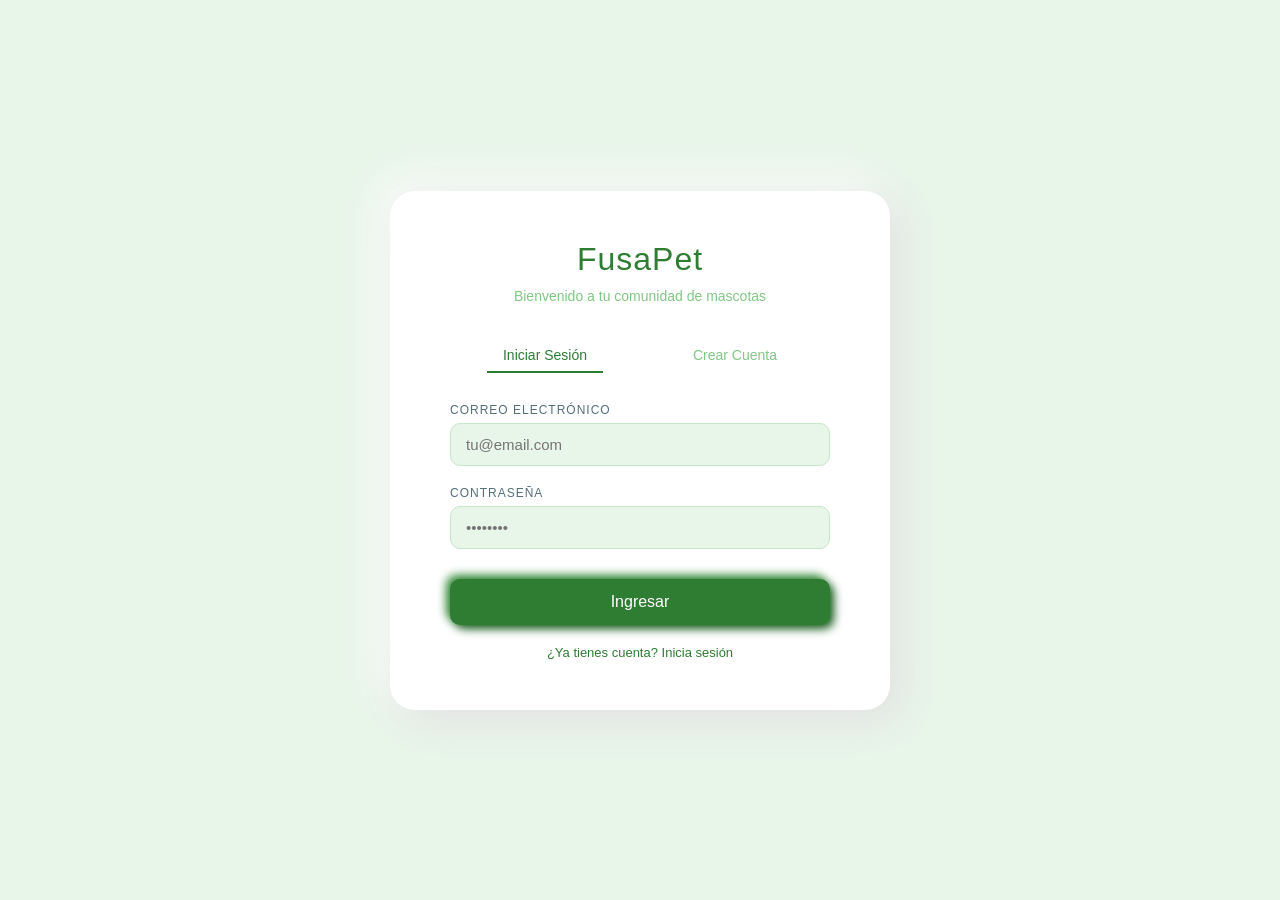
==== FusaPet-proyecto/index.html @ 8dad46a2 "inicio/registro" ====
<!DOCTYPE html>
<html lang="es">
<head>
  <meta charset="UTF-8">
  <meta name="viewport" content="width=device-width, initial-scale=1.0">
  <title>FusaPet - Inicio de Sesión y Registro</title>
  <link rel="stylesheet" href="src/css/style.css">
</head>
<body>
  <div class="main-container">
    <h1>FusaPet</h1>
    <p class="subtitle">Bienvenido a tu comunidad de mascotas</p>
    
    <div class="tab-buttons">
      <button class="tab-btn active" id="login-tab" onclick="showTab('login')">Iniciar Sesión</button>
      <button class="tab-btn" id="register-tab" onclick="showTab('register')">Crear Cuenta</button>
    </div>
    
    <form id="login-form" class="form-group login-container">
      <div class="form-group">
        <label for="login-email">Correo electrónico</label>
        <input type="email" id="login-email" required placeholder="tu@email.com">
      </div>
      <div class="form-group">
        <label for="login-password">Contraseña</label>
        <input type="password" id="login-password" required placeholder="••••••••">
      </div>
      <button type="submit" class="btn">Ingresar</button>
    </form>
    
    <form id="register-form" class="form-group register-container">
      <div class="form-group">
        <label for="register-name">Nombre</label>
        <input type="text" id="register-name" required placeholder="Tu nombre completo">
      </div>
      <div class="form-group">
        <label for="register-email">Correo electrónico</label>
        <input type="email" id="register-email" required placeholder="tu@email.com">
      </div>
      <div class="form-group">
        <label for="register-password">Contraseña</label>
        <input type="password" id="register-password" required placeholder="••••••••">
      </div>
      <button type="submit" class="btn">Registrarse</button>
    </form>
    
    <div class="link">
      <a id="switch-link" href="#">¿Ya tienes cuenta? Inicia sesión</a>
    </div>
  </div>
  <script src="src/js/script.js"></script>
</body>
</html>
---- FusaPet-proyecto/src/css/style.css ----
* {
  margin: 0;
  padding: 0;
  box-sizing: border-box;
}

body {
  background: #e8f5e9;
  min-height: 100vh;
  display: flex;
  align-items: center;
  justify-content: center;
  padding: 20px;
  font-family: 'Segoe UI', Tahoma, sans-serif;
}

.main-container {
  background: #ffffff;
  box-shadow: 10px 10px 40px #e0e0e0, -10px -10px 40px #ffffff;
  border-radius: 25px;
  padding: 40px 50px;
  width: 100%;
  max-width: 420px;
  text-align: center;
  transition: transform 0.3s ease;
}

.main-container:hover {
  transform: translateY(-2px);
}

h1 {
  color: #2e7d32;
  margin-bottom: 10px;
  font-size: 28px;
  letter-spacing: 1px;
  font-weight: 300;
}

.subtitle {
  color: #81c784;
  margin-bottom: 35px;
  font-size: 14px;
}

.tab-buttons {
  display: flex;
  justify-content: space-around;
  margin-bottom: 30px;
}

.tab-btn {
  background: transparent;
  border: none;
  color: #81c784;
  font-size: 14px;
  padding: 8px 16px;
  cursor: pointer;
  border-bottom: 2px solid transparent;
  transition: color 0.3s;
}

.tab-btn.active {
  color: #2e7d32;
  border-bottom: 2px solid #2e7d32;
}

.form-group {
  margin-bottom: 20px;
  text-align: left;
}

.form-group label {
  display: block;
  margin-bottom: 6px;
  color: #546e7a;
  font-size: 12px;
  text-transform: uppercase;
  letter-spacing: 1px;
}

.form-group input {
  width: 100%;
  padding: 12px 15px;
  background: #e8f5e9;
  border: 1px solid #c8e6c9;
  border-radius: 10px;
  outline: none;
  font-size: 14px;
  color: #2e7d32;
  transition: border-color 0.3s, box-shadow 0.3s;
}

.form-group input:focus {
  border-color: #2e7d32;
  box-shadow: 0 0 0 3px #e8f5e9;
  padding: 11px 14px;
}

.btn {
  width: 100%;
  padding: 12px;
  background: #2e7d32;
  border: none;
  border-radius: 10px;
  color: white;
  font-size: 15px;
  font-weight: 500;
  cursor: pointer;
  margin-top: 10px;
  box-shadow: 4px 4px 10px #1b5e20, -4px -4px 10px #388e3c;
  transition: transform 0.2s, box-shadow 0.2s;
}

.btn:hover {
  transform: translateY(2px);
  box-shadow: 3px 3px 6px #1b5e20, -3px -3px 6px #388e3c;
}

.btn:active {
  transform: translateY(4px);
  box-shadow: 1px 1px 2px #1b5e20, -1px -1px 2px #388e3c;
}

.link {
  margin-top: 15px;
  font-size: 13px;
}

.link a {
  color: #2e7d32;
  text-decoration: none;
}

.link a:hover {
  text-decoration: underline;
}

/* Login Tab */
.login-container {
  display: block;
}

/* Register Tab */
.register-container {
  display: none;
}

.register-container.active {
  display: block;
}

@media (min-width: 768px) {
  .main-container {
    margin: 40px;
    max-width: 500px;
    padding: 50px 60px;
  }
  
  h1 {
    font-size: 32px;
  }
  
  .form-group input {
    font-size: 15px;
  }
  
  .btn {
    font-size: 16px;
    padding: 14px;
  }
}

@media (max-width: 480px) {
  .main-container {
    margin: 20px;
    padding: 30px 20px;
  }
  
  h1 {
    font-size: 24px;
  }
  
  .form-group input {
    padding: 10px 12px;
    font-size: 12px;
  }
  
  .btn {
    padding: 10px;
    font-size: 13px;
  }
  
  .tab-buttons {
    margin-bottom: 20px;
  }
  
  .tab-btn {
    padding: 6px 12px;
    font-size: 12px;
  }
}
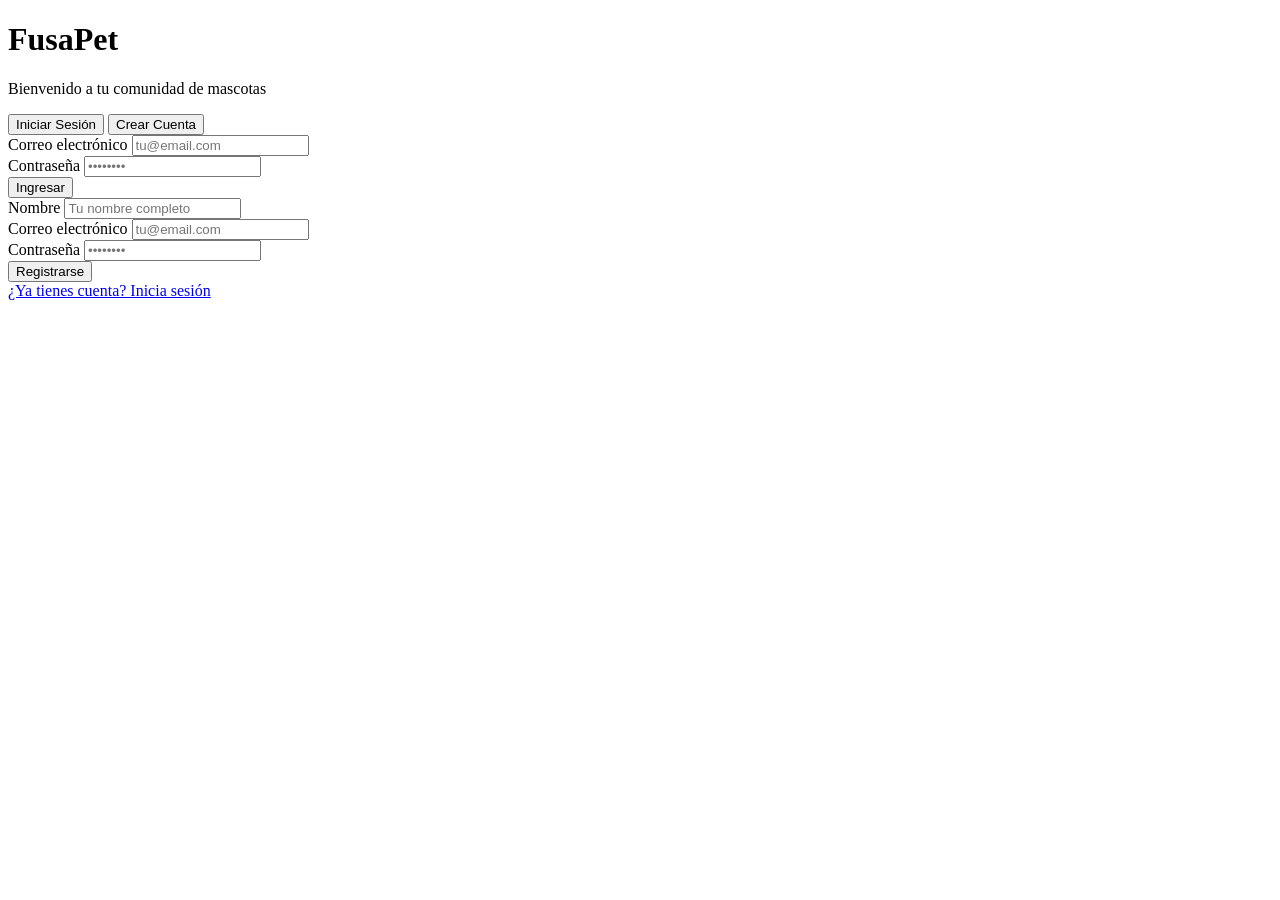
==== commit d568a6d1: "Update stylesheet link path in index.html" ====
--- a/FusaPet-proyecto/index.html
+++ b/FusaPet-proyecto/index.html
@@ -4,7 +4,7 @@
   <meta charset="UTF-8">
   <meta name="viewport" content="width=device-width, initial-scale=1.0">
   <title>FusaPet - Inicio de Sesión y Registro</title>
-  <link rel="stylesheet" href="src/css/style.css">
+  <link rel="stylesheet" href="FusaPet-proyecto/src/css/style.css">
 </head>
 <body>
   <div class="main-container">
@@ -50,4 +50,4 @@
   </div>
   <script src="src/js/script.js"></script>
 </body>
-</html>+</html>
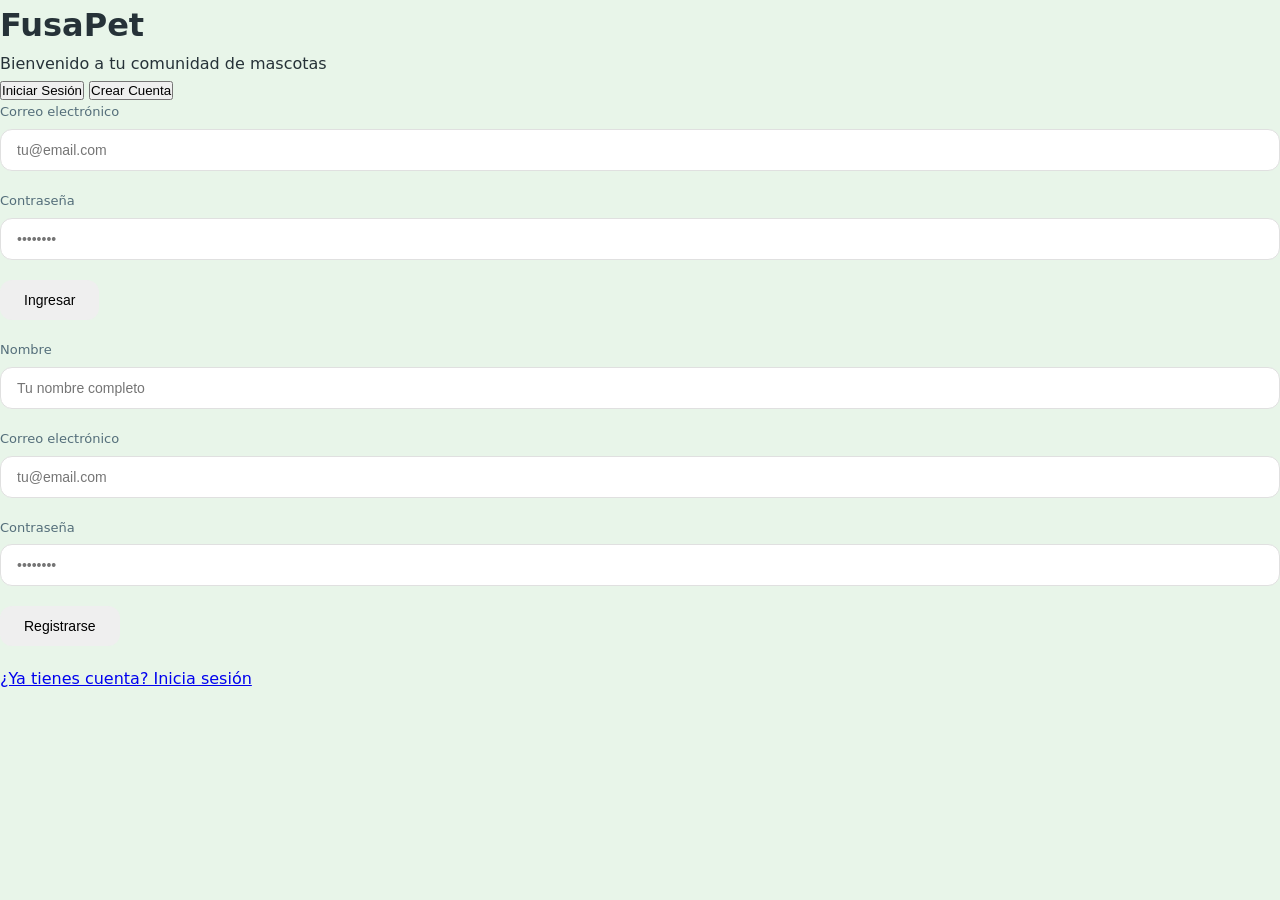
==== commit 1e2e44ee: "Update index.html" ====
--- a/FusaPet-proyecto/index.html
+++ b/FusaPet-proyecto/index.html
@@ -4,7 +4,7 @@
   <meta charset="UTF-8">
   <meta name="viewport" content="width=device-width, initial-scale=1.0">
   <title>FusaPet - Inicio de Sesión y Registro</title>
-  <link rel="stylesheet" href="FusaPet-proyecto/src/css/style.css">
+  <link rel="stylesheet" href="src/css/style.css">
 </head>
 <body>
   <div class="main-container">
--- a/FusaPet-proyecto/src/css/style.css
+++ b/FusaPet-proyecto/src/css/style.css
@@ -0,0 +1,711 @@
+* {
+  margin: 0;
+  padding: 0;
+  box-sizing: border-box;
+}
+
+:root {
+  --primary: #2e7d32;
+  --primary-light: #4caf50;
+  --primary-dark: #1b5e20;
+  --secondary: #81c784;
+  --background: #e8f5e9;
+  --surface: #ffffff;
+  --text-primary: #263238;
+  --text-secondary: #546e7a;
+  --text-muted: #90a4ae;
+  --border: #e0e0e0;
+  --shadow: 0 4px 20px rgba(0, 0, 0, 0.08);
+  --shadow-hover: 0 8px 30px rgba(0, 0, 0, 0.12);
+  --radius: 16px;
+  --radius-sm: 12px;
+  --transition: all 0.3s cubic-bezier(0.4, 0, 0.2, 1);
+}
+
+body {
+  background: var(--background);
+  min-height: 100vh;
+  font-family: 'Segoe UI', system-ui, -apple-system, sans-serif;
+  color: var(--text-primary);
+  line-height: 1.6;
+}
+
+.app-header {
+  position: sticky;
+  top: 0;
+  z-index: 100;
+  background: var(--surface);
+  box-shadow: var(--shadow);
+}
+
+.header-content {
+  max-width: 1400px;
+  margin: 0 auto;
+  padding: 16px 24px;
+  display: flex;
+  align-items: center;
+  justify-content: space-between;
+  gap: 24px;
+}
+
+.logo {
+  display: flex;
+  align-items: center;
+  gap: 10px;
+  text-decoration: none;
+  color: var(--primary);
+}
+
+.logo-icon {
+  width: 36px;
+  height: 36px;
+  color: var(--primary);
+}
+
+.logo-text {
+  font-size: 22px;
+  font-weight: 600;
+  letter-spacing: 0.5px;
+}
+
+.main-nav {
+  flex: 1;
+  display: flex;
+  justify-content: center;
+}
+
+.nav-menu {
+  display: flex;
+  align-items: center;
+  gap: 8px;
+  list-style: none;
+}
+
+.nav-link {
+  display: flex;
+  align-items: center;
+  gap: 8px;
+  padding: 10px 16px;
+  color: var(--text-secondary);
+  text-decoration: none;
+  border-radius: var(--radius-sm);
+  font-size: 14px;
+  font-weight: 500;
+  transition: var(--transition);
+  white-space: nowrap;
+}
+
+.nav-link svg {
+  width: 20px;
+  height: 20px;
+  flex-shrink: 0;
+}
+
+.nav-link:hover {
+  color: var(--primary);
+  background: #e8f5e9;
+}
+
+.nav-link.active {
+  color: var(--primary);
+  background: #e8f5e9;
+}
+
+.nav-link.btn-report {
+  background: var(--primary);
+  color: white;
+  margin-left: 8px;
+  box-shadow: 0 4px 14px rgba(46, 125, 50, 0.3);
+}
+
+.nav-link.btn-report:hover {
+  background: var(--primary-dark);
+  color: white;
+  transform: translateY(-1px);
+  box-shadow: 0 6px 20px rgba(46, 125, 50, 0.4);
+}
+
+.nav-link.btn-report svg {
+  width: 18px;
+  height: 18px;
+}
+
+.nav-toggle {
+  display: none;
+  background: none;
+  border: none;
+  padding: 8px;
+  cursor: pointer;
+}
+
+.hamburger {
+  display: block;
+  width: 24px;
+  height: 2px;
+  background: var(--text-primary);
+  position: relative;
+  transition: background 0.3s;
+}
+
+.hamburger::before,
+.hamburger::after {
+  content: '';
+  position: absolute;
+  left: 0;
+  width: 100%;
+  height: 2px;
+  background: var(--text-primary);
+  transition: transform 0.3s;
+}
+
+.hamburger::before { top: -7px; }
+.hamburger::after { bottom: -7px; }
+
+.nav-toggle[aria-expanded="true"] .hamburger {
+  background: transparent;
+}
+
+.nav-toggle[aria-expanded="true"] .hamburger::before {
+  transform: rotate(45deg) translate(5px, 5px);
+}
+
+.nav-toggle[aria-expanded="true"] .hamburger::after {
+  transform: rotate(-45deg) translate(5px, -5px);
+}
+
+.user-menu {
+  position: relative;
+}
+
+.user-avatar {
+  width: 40px;
+  height: 40px;
+  border-radius: 50%;
+  background: linear-gradient(135deg, var(--primary), var(--primary-light));
+  color: white;
+  border: none;
+  cursor: pointer;
+  display: flex;
+  align-items: center;
+  justify-content: center;
+  font-weight: 600;
+  font-size: 16px;
+  transition: var(--transition);
+  box-shadow: 0 2px 8px rgba(46, 125, 50, 0.3);
+}
+
+.user-avatar:hover {
+  transform: scale(1.05);
+  box-shadow: 0 4px 12px rgba(46, 125, 50, 0.4);
+}
+
+.user-dropdown {
+  position: absolute;
+  top: calc(100% + 8px);
+  right: 0;
+  min-width: 220px;
+  background: var(--surface);
+  border-radius: var(--radius);
+  box-shadow: var(--shadow-hover);
+  opacity: 0;
+  visibility: hidden;
+  transform: translateY(-10px);
+  transition: var(--transition);
+  z-index: 200;
+  overflow: hidden;
+}
+
+.user-menu:hover .user-dropdown,
+.user-avatar[aria-expanded="true"] + .user-dropdown {
+  opacity: 1;
+  visibility: visible;
+  transform: translateY(0);
+}
+
+.user-info {
+  padding: 16px;
+  background: #f5f5f5;
+  border-bottom: 1px solid var(--border);
+}
+
+.user-name {
+  display: block;
+  font-weight: 600;
+  color: var(--text-primary);
+  margin-bottom: 4px;
+}
+
+.user-email {
+  font-size: 13px;
+  color: var(--text-muted);
+}
+
+.dropdown-divider {
+  height: 1px;
+  background: var(--border);
+  margin: 8px 0;
+}
+
+.dropdown-item {
+  display: flex;
+  align-items: center;
+  gap: 12px;
+  width: 100%;
+  padding: 12px 16px;
+  background: none;
+  border: none;
+  color: var(--text-primary);
+  font-size: 14px;
+  cursor: pointer;
+  text-decoration: none;
+  transition: var(--transition);
+  text-align: left;
+}
+
+.dropdown-item svg {
+  width: 20px;
+  height: 20px;
+  color: var(--text-muted);
+  flex-shrink: 0;
+}
+
+.dropdown-item:hover {
+  background: #f5f5f5;
+  color: var(--primary);
+}
+
+.dropdown-item:hover svg {
+  color: var(--primary);
+}
+
+.dropdown-danger {
+  color: #d32f2f;
+}
+
+.dropdown-danger:hover {
+  background: #ffebee;
+  color: #d32f2f;
+}
+
+.dropdown-danger svg {
+  color: #d32f2f;
+}
+
+.app-main {
+  max-width: 1400px;
+  margin: 0 auto;
+  padding: 24px;
+  min-height: calc(100vh - 200px);
+}
+
+.app-footer {
+  text-align: center;
+  padding: 24px;
+  color: var(--text-muted);
+  font-size: 13px;
+  border-top: 1px solid var(--border);
+  margin-top: 40px;
+}
+
+@media (max-width: 1024px) {
+  .nav-menu {
+    gap: 4px;
+  }
+  
+  .nav-link {
+    padding: 8px 12px;
+    font-size: 13px;
+  }
+  
+  .nav-link span {
+    display: none;
+  }
+  
+  .nav-link.btn-report {
+    padding: 8px 12px;
+  }
+}
+
+@media (max-width: 768px) {
+  .nav-toggle {
+    display: block;
+  }
+  
+  .main-nav {
+    position: absolute;
+    top: 100%;
+    left: 0;
+    right: 0;
+    background: var(--surface);
+    box-shadow: var(--shadow);
+    padding: 16px;
+    display: none;
+  }
+  
+  .main-nav.open {
+    display: block;
+  }
+  
+  .nav-menu {
+    flex-direction: column;
+    width: 100%;
+  }
+  
+  .nav-link {
+    width: 100%;
+    justify-content: center;
+    padding: 14px 16px;
+  }
+  
+  .nav-link span {
+    display: inline;
+  }
+  
+  .nav-link.btn-report {
+    margin-left: 0;
+    margin-top: 8px;
+  }
+  
+  .header-content {
+    padding: 12px 16px;
+  }
+  
+  .app-main {
+    padding: 16px;
+  }
+}
+
+@media (max-width: 480px) {
+  .logo-text {
+    display: none;
+  }
+  
+  .header-content {
+    gap: 12px;
+  }
+}
+
+/* Loading Screen */
+.loading-screen {
+  display: flex;
+  flex-direction: column;
+  align-items: center;
+  justify-content: center;
+  min-height: 100vh;
+  gap: 20px;
+}
+
+.spinner {
+  width: 48px;
+  height: 48px;
+  border: 4px solid var(--border);
+  border-top-color: var(--primary);
+  border-radius: 50%;
+  animation: spin 0.8s linear infinite;
+}
+
+@keyframes spin {
+  to { transform: rotate(360deg); }
+}
+
+.loading-screen p {
+  color: var(--text-secondary);
+  font-size: 14px;
+}
+
+/* Form Base Styles */
+.form-group {
+  margin-bottom: 20px;
+}
+
+.form-group label {
+  display: block;
+  margin-bottom: 6px;
+  color: var(--text-secondary);
+  font-size: 13px;
+  font-weight: 500;
+}
+
+.form-group input,
+.form-group select,
+.form-group textarea {
+  width: 100%;
+  padding: 12px 16px;
+  border: 1px solid var(--border);
+  border-radius: var(--radius-sm);
+  font-size: 14px;
+  color: var(--text-primary);
+  background: var(--surface);
+  transition: border-color 0.2s, box-shadow 0.2s;
+}
+
+.form-group input:focus,
+.form-group select:focus,
+.form-group textarea:focus {
+  outline: none;
+  border-color: var(--primary);
+  box-shadow: 0 0 0 3px rgba(46, 125, 50, 0.1);
+}
+
+.form-group input.error,
+.form-group select.error {
+  border-color: #d32f2f;
+}
+
+.form-group textarea {
+  resize: vertical;
+  min-height: 80px;
+}
+
+.form-group input[readonly] {
+  background: #f5f5f5;
+  color: var(--text-muted);
+}
+
+/* Button Base */
+.btn {
+  display: inline-flex;
+  align-items: center;
+  justify-content: center;
+  gap: 8px;
+  padding: 12px 24px;
+  border: none;
+  border-radius: var(--radius-sm);
+  font-size: 14px;
+  font-weight: 500;
+  cursor: pointer;
+  transition: all 0.2s;
+  text-decoration: none;
+}
+
+.btn:disabled {
+  opacity: 0.6;
+  cursor: not-allowed;
+}
+
+.btn svg {
+  width: 18px;
+  height: 18px;
+}
+
+/* Boton destacado (CTA) */
+.btn-hero {
+  display: inline-flex;
+  align-items: center;
+  justify-content: center;
+  gap: 10px;
+  padding: 14px 28px;
+  border: none;
+  border-radius: 14px;
+  font-size: 15px;
+  font-weight: 600;
+  letter-spacing: 0.2px;
+  cursor: pointer;
+  text-decoration: none;
+  color: #fff;
+  background: linear-gradient(135deg, #2e7d32, #43a047);
+  box-shadow: 0 6px 18px rgba(46, 125, 50, 0.35);
+  transition: transform 0.25s, box-shadow 0.25s, background 0.2s;
+}
+
+.btn-hero:hover {
+  transform: translateY(-2px);
+  box-shadow: 0 10px 26px rgba(46, 125, 50, 0.45);
+  background: linear-gradient(135deg, #1b5e20, #2e7d32);
+}
+
+.btn-hero:active {
+  transform: translateY(0);
+  box-shadow: 0 4px 12px rgba(46, 125, 50, 0.3);
+}
+
+.btn-hero svg {
+  width: 20px;
+  height: 20px;
+}
+
+/* Tarjeta CTA del mapa en dashboard */
+.dashboard-section {
+  margin-top: 24px;
+}
+
+.map-cta {
+  display: flex;
+  align-items: center;
+  justify-content: space-between;
+  gap: 20px;
+  flex-wrap: wrap;
+  background: linear-gradient(135deg, #1b5e20, #2e7d32 55%, #43a047);
+  border-radius: var(--radius);
+  padding: 22px 28px;
+  color: #fff;
+  box-shadow: var(--shadow);
+}
+
+.map-cta h3 {
+  font-size: 18px;
+  margin-bottom: 4px;
+}
+
+.map-cta p {
+  color: rgba(255, 255, 255, 0.85);
+  font-size: 14px;
+  margin: 0;
+}
+
+.map-cta .btn-hero {
+  background: #fff;
+  color: #1b5e20;
+  box-shadow: 0 6px 16px rgba(0, 0, 0, 0.25);
+}
+
+.map-cta .btn-hero:hover {
+  background: #e8f5e9;
+}
+
+/* Profile */
+.profile-layout {
+  display: grid;
+  grid-template-columns: 1fr 340px;
+  gap: 24px;
+}
+
+.profile-card {
+  background: var(--surface);
+  border-radius: var(--radius);
+  box-shadow: var(--shadow);
+  overflow: hidden;
+}
+
+.profile-avatar-section {
+  text-align: center;
+  padding: 32px;
+  background: linear-gradient(135deg, var(--primary), var(--primary-light));
+  color: white;
+}
+
+.profile-avatar {
+  width: 80px;
+  height: 80px;
+  border-radius: 50%;
+  background: white;
+  color: var(--primary);
+  font-size: 32px;
+  font-weight: 600;
+  display: flex;
+  align-items: center;
+  justify-content: center;
+  margin: 0 auto 16px;
+}
+
+.profile-avatar-section h2 {
+  font-size: 22px;
+  margin-bottom: 4px;
+}
+
+.profile-avatar-section .text-muted {
+  color: rgba(255, 255, 255, 0.8);
+}
+
+.profile-form .form-section {
+  padding: 24px;
+  border-bottom: 1px solid var(--border);
+}
+
+.profile-form .form-section:last-of-type {
+  border-bottom: none;
+}
+
+.profile-form h3 {
+  font-size: 16px;
+  color: var(--text-primary);
+  margin-bottom: 20px;
+}
+
+.profile-form .checkbox-label {
+  display: flex;
+  align-items: center;
+  gap: 10px;
+  cursor: pointer;
+}
+
+.profile-form .checkbox-label input {
+  width: 18px;
+  height: 18px;
+  accent-color: var(--primary);
+}
+
+.profile-form .form-actions {
+  padding: 24px;
+}
+
+.profile-sidebar {
+  display: flex;
+  flex-direction: column;
+  gap: 20px;
+}
+
+.sidebar-card {
+  background: var(--surface);
+  border-radius: var(--radius);
+  padding: 20px;
+  box-shadow: var(--shadow);
+}
+
+.sidebar-card h3 {
+  font-size: 16px;
+  margin-bottom: 16px;
+}
+
+.profile-stats {
+  display: flex;
+  flex-direction: column;
+  gap: 16px;
+}
+
+.profile-stat {
+  display: flex;
+  justify-content: space-between;
+  align-items: center;
+}
+
+.profile-stat .stat-value {
+  font-size: 20px;
+  font-weight: 700;
+  color: var(--primary);
+}
+
+.profile-stat .stat-label {
+  color: var(--text-secondary);
+  font-size: 13px;
+}
+
+.danger-zone {
+  margin-top: 20px;
+  padding-top: 16px;
+  border-top: 1px solid var(--border);
+}
+
+.danger-zone h4 {
+  font-size: 14px;
+  color: #d32f2f;
+  margin-bottom: 12px;
+}
+
+.danger-zone .btn {
+  margin-bottom: 8px;
+}
+
+.danger-zone .text-muted {
+  font-size: 12px;
+}
+
+@media (max-width: 768px) {
+  .profile-layout {
+    grid-template-columns: 1fr;
+  }
+  
+  .profile-form .form-row {
+    grid-template-columns: 1fr;
+  }
+}
